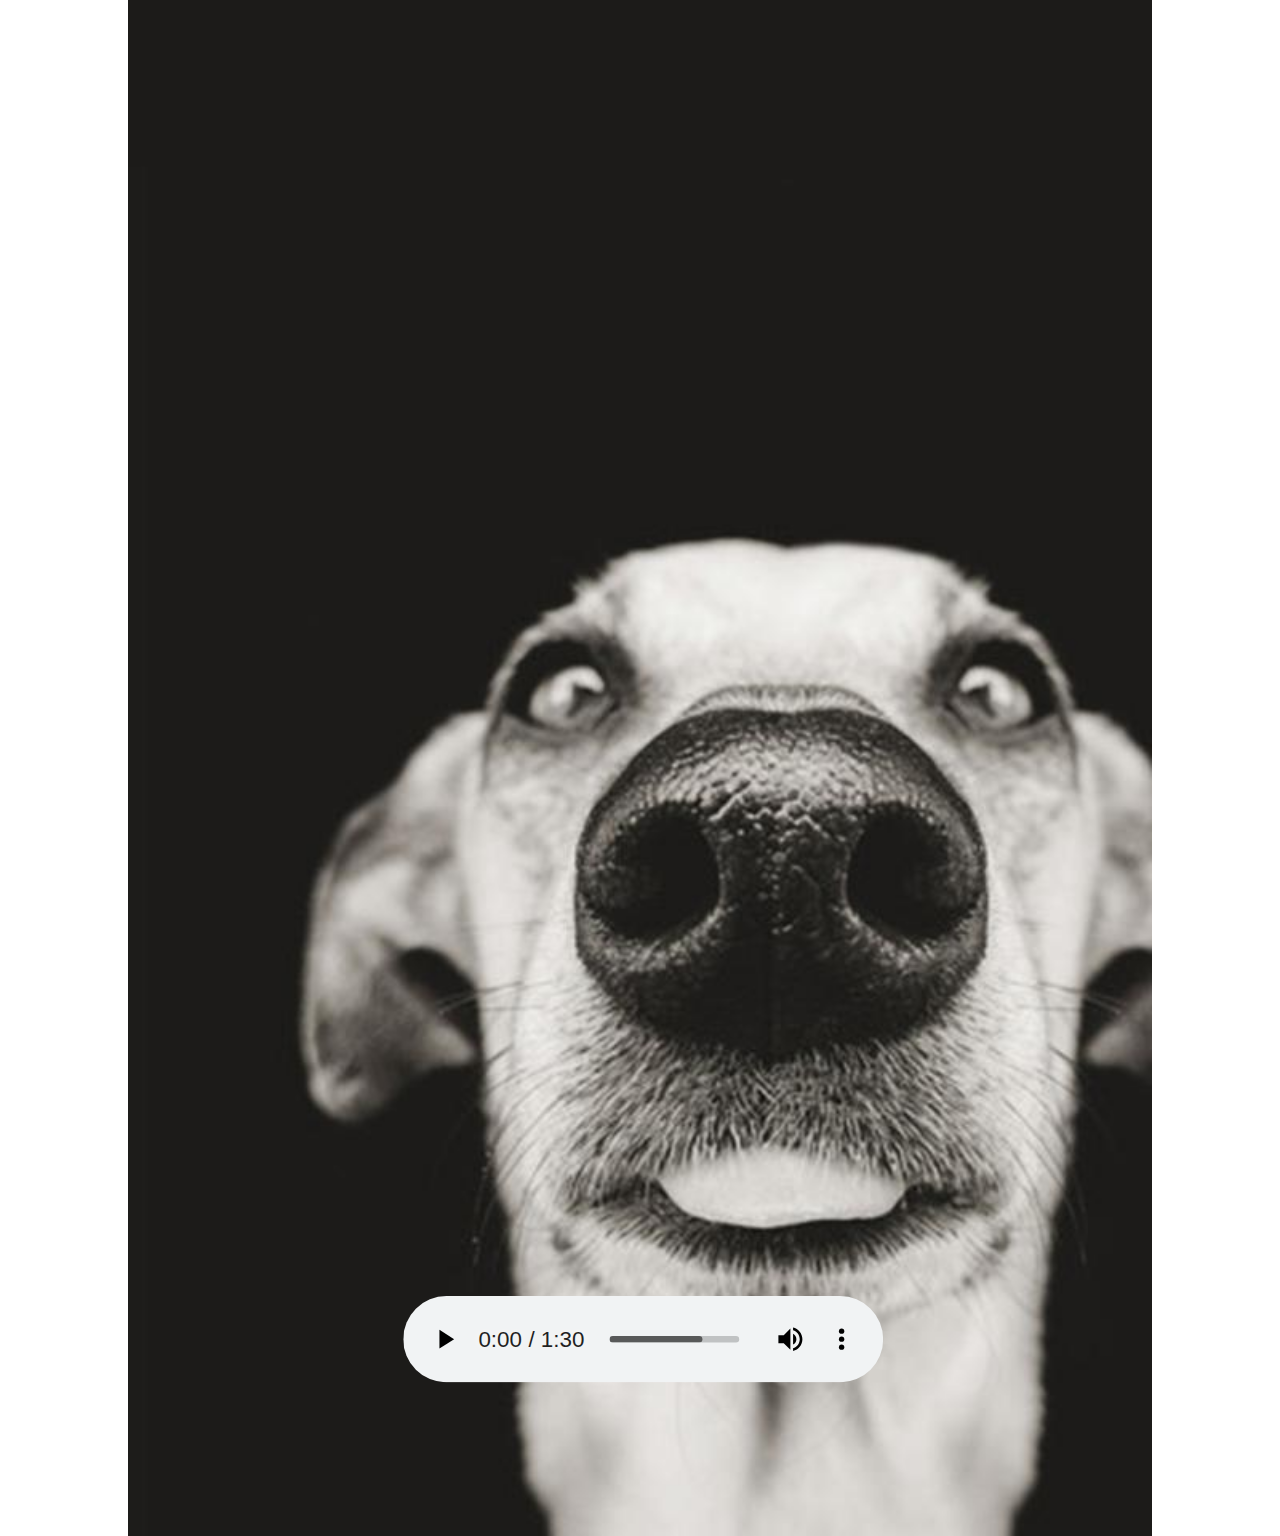
==== guessProject.html @ e5960807 "客户端作业" ====
<!DOCTYPE html>
<html>
<head lang="en">
    <meta charset="UTF-8">
    <link rel="stylesheet" href="index.css"/>
    <meta name="viewport" content="width=device-width,initial-scale=1.0,user-scalable = no">
</head>
<body>
<div id="main">
    <ul id="list">
        <li class="zIndex">
            <div class="a1">
                <p>my name is Crystal! </p>
                <p>i'm graduated from<br/>
                    Agricultural University <br/>Of Hunan</p><br/>

                <p>so honer to meet you!</p><br/>

                <p>This is my project,<br/> please enjoy!</p>
            </div>
        </li>
        <li>
            <div class="a2">
                <p></p>

                <p></p>

                <p></p>

                <p></p>

                <p></p>

                <p></p>
            </div>

        </li>
        <li>
            <div class="a3">
                もしもあの日、あなたに出会っていなければ、<br/>
                こんなに苦しくて、こんなに悲しくて、<br/>
                こんなに涙が溢れるような想いはしなかったと思う。<br/>
                だけど、あなたに出会っていなければ、<br/>
                こんなに嬉しくて、こんなにやさしくて、こんなに爱おしくて、<br/>
                こんなにあったかくて、こんなに幸せ<br/>な気持ちを知ることはできなかった。<br/>
                元気ですか。

                私は 今でも空に恋をしています。
            </div>

        </li>
        <li>
            <div class="a4">
                <p>君は幸せでしたか？
                    とても幸せでした。 </p>

                <p>たくさん回り道をしたね。
                    でもやっとお互い 一番 来たかった场所に戻ってこれたんだね。 </p>

                <p>やさしい光が降り注いでいたね。
                    暗暗を知ったからこそ 见える穏やかな光。</p>
            </div>
        </li>
        <li>
            <div class="a5"></div>
            <div class="a51">
                <p>add my weichat!<br/>
                    add my weichat!<br/>
                    add my weichat!
                    <br/><br/><br/>
                    it's so important that
                    <br/>
                    i said three times!
                </p>
            </div>
        </li>
        <li>
            <div class="a6">
                <p> The stormThe sky just </p>
                <p> opened or sunlight shine on,<br/>
                    now have a storm.  </p>
                <p>The sky is so fast-changing and <br/>
                    unpredictable. </p>

                <p>Life is such a good bad </p>
                <p> who did not know. <br/>
                    The storm we who </p>
                <p> are hiding away,</p>

                <p> since myheart <br/>
                    didn't fall why not </p>
                <p> brave battle to the storm? <br/>
                    Dark clouds is can' </p>
                <p>t hide the sun, yes, can't hide! <br/>
                    "let the storm come more </p>

                <p>fiercely!" <br/>
                    Dark clouds is can't </p>
                <p> hide the sun, yes, <br/>
                    can't hide. </p>

                <p> The storm is can </p>
                <p> overcome, yes, you may. </p>
            </div>
        </li>
        <li>

            <div class="a7">

                <p></p>

                <p></p>

                <p></p>

                <p></p>

                <p></p>

                <p></p>
                <p></p>

            </div> <a style="position: absolute;top: 10%;left: 10%;color:black;
            background: -webkit-gradient(linear,0 0, 0 100%,from(green),to(yellow) );
             height: 30px;
             text-align: center;
              line-height: 30px;">TOMORROW WILL BE BETTER THAN THAT BEFORE!</a>
        </li>
    </ul>
    <audio controls="controls" autoplay="autoplay">
        <source src="music.mp3" type="audio/mpeg" />
        Your browser does not support the audio element.
    </audio>
</div>

</body>
</html>
<script src="index.js"></script>
---- index.css ----
*{
    margin: 0;
    padding:0
}
html,body{
    width: 100%;
    height: 100%;
    overflow: hidden;
}
#main{
    width: 640px;
    height: 960px;
    position: absolute;
    left:50%;
    top:0;
    margin-left: -320px;
    transform-origin: top;
    -webkit-transform-origin: top;


}
#list{
    width: 100%;
    height: 100%;
}
#list li{
    width: 100%;
    height: 100%;
    position: absolute;
    list-style: none;
}
#list li img{
    width: 600px;
    height: 690px;
}
#list li.zIndex{
    z-index: 10;
}
#list li:nth-child(1){
    background: url(images/s1.jpeg) no-repeat;
}
#list li:nth-child(2){
    background: url(images/s2.png) no-repeat;
}
#list li:nth-child(4){
    background: url(images/s3.jpeg) no-repeat;
}
#list li:nth-child(3){
    background: url(images/s4.jpeg) no-repeat;
}
#list li:nth-child(5){
    background: url(images/s5.jpg) no-repeat;
}
#list li:nth-child(6){
    background: url(images/s9.jpg) no-repeat;
}
#list li:nth-child(7){
    background: url(images/s8.png) no-repeat;
}
.a1{
    position: absolute;
    width: 100%;
    text-align: center;
    top: 0;
    font-size:30px;
    color: #fff;
}
.a1{
    position: absolute;
    width: 100%;
    text-align: center;
    top: 0;
    font-size:30px;
    color: #fff;
}
.a1 p:nth-child(even){
    -webkit-transform: translate(-500px,0);
    transform: translate(-500px,0);
}
.a1 p:nth-child(odd){
    -webkit-transform: translate(500px,0);
    transform: translate(500px,0);
}
#a1 p{
    -webkit-transform: translate(0,0);
    transform: translate(0,0);
    -webkit-transition: 1s ;
    transition: 1s;
}
.a2 p{
    width: 90px;
    height: 90px;
    position: absolute;
    left:50%;
    top:50%;
    margin-left: -45px;
    margin-top:-45px;

}


.a2 p:nth-child(1){
    background: url(images/crystal.png) no-repeat;
    -webkit-transition: width 1s ease 0s, height 1s ease 0s, border-radius 1s ease 1s;
    transition: width 1s ease 0s, height 1s ease 0s, border-radius 1s ease 1s;

}
.a2 p:nth-child(2){
    background: url(images/crystal.png) no-repeat;
    -webkit-transition: width 1s ease 0s, height 1s ease 0s, border-radius 1s ease 1s;
    transition: width 1s ease 0s, height 1s ease 0s, border-radius 1s ease 1s;
}
.a2 p:nth-child(3){
    background: url(images/crystal.png) no-repeat;
    -webkit-transition: width 1s ease 0s, height 1s ease 0s, border-radius 1s ease 1s;
    transition: width 1s ease 0s, height 1s ease 0s, border-radius 1s ease 1s;
}
.a2 p:nth-child(4){
    background: url(images/crystal.png) no-repeat;
    -webkit-transition: width 1s ease 0s, height 1s ease 0s, border-radius 1s ease 1s;
    transition: width 1s ease 0s, height 1s ease 0s, border-radius 1s ease 1s;
}
.a2 p:nth-child(5){
    background: url(images/crystal.png) no-repeat;
    -webkit-transition: width 1s ease 0s, height 1s ease 0s, border-radius 1s ease 1s;
    transition: width 1s ease 0s, height 1s ease 0s, border-radius 1s ease 1s;
}
.a2 p:nth-child(6){
    background: url(images/crystal.png) no-repeat;
    -webkit-transition: width 1s ease 0s, height 1s ease 0s, border-radius 1s ease 1s;
    transition: width 1s ease 0s, height 1s ease 0s, border-radius 1s ease 1s;
}
#a2 p:hover {
    -webkit-transform: rotate(720deg);
    transform: rotate(720deg);
    transition:1s;
    -webkit-transition:1s;
    width: 200px;
    border-radius: 50%;
    height: 200px;
}
#a2 p:nth-child(1){
    left:50%;
    top:30%;
}
#a2 p:nth-child(2){
    left:20%;
    top:40%
}
#a2 p:nth-child(3){
    left:80%;
    top:40%
}
#a2 p:nth-child(4){
    left:20%;
    top:60%;
}
#a2 p:nth-child(5){
    left:80%;
    top:60%;
}
#a2 p:nth-child(6){
    left:50%;
    top:70%
}
.a3{
    width: 460px;
    height: 289px;
    position: absolute;
    top:18%;
    left:50%;
    margin-left: -230px;
    background: url(images/x1.gif) no-repeat;
}
#a3{
    -webkit-transform: rotateY(720deg);
    transform: rotateY(720deg);
    -webkit-transition: 0.5s ;
    transition: 0.5s;
}

.a4 p{
    width: 0;
    height: 0;
    border-radius: 3px;
    color: black;
    position: absolute;
    word-wrap: break-word;
    overflow: hidden;
    font-size: 20px;
}
.a4 p:nth-child(1){
    left:38%;
    top:15%;
}
.a4 p:nth-child(2){
    left:38%;
    top:30%;
}
.a4 p:nth-child(3){
    left:38%;
    top:60%;
}
#a4 p{
    width: 200px;
    height: 109px;
    -webkit-transition:1s;
}

.a5{
    width: 290px;
    height: 290px;
    position: absolute;
    bottom:10%;
    left:44%;
    margin-left: -230px;
    background: url(images/weixin.png) no-repeat;
}
#a5{
    -webkit-transform: rotateY(720deg);
    transform: rotateY(720deg);
    -webkit-transition: 0.5s ;
    transition: 0.5s;
}
.a51{
    width: 185px;
    height: 800px;
    position: absolute;
    bottom: 10%;
    left: 94%;
    margin-left: -230px;
    background: url(images/bg3.jpg) no-repeat;
}
#a51{
    -webkit-transform: rotateY(360deg);
    transform: rotateY(360deg);
    -webkit-transition: 0.3s ;
    transition: 0.3s;
}

.a6{
    position: absolute;
    width: 100%;
    text-align: center;
    bottom:10%;
    font-size:30px;
    color: #fff;
}
.a6 p:nth-child(even){
    -webkit-transform: translate(-500px,0);
    transform: translate(-500px,0);
}
.a6 p:nth-child(odd){
    -webkit-transform: translate(500px,0);
    transform: translate(500px,0);
}
#a6 p{
    -webkit-transform: translate(0,0);
    transform: translate(0,0);
    -webkit-transition: 1s ;
    transition: 1s;
}
.a7 p{
    width:120px;
    height:120px;
    position: absolute;
    left:50%;
    top:50%;
    margin-left: -45px;
    margin-top:-45px;
}
.a7 p:nth-child(1){
    background: url(images/x4gif.gif) no-repeat;
}
.a7 p:nth-child(2){
    background: url(images/x4gif.gif) no-repeat;
}
.a7 p:nth-child(3){
    background: url(images/x4gif.gif) no-repeat;
}
.a7 p:nth-child(4){
    background: url(images/x4gif.gif) no-repeat;
}
.a7 p:nth-child(5){
    background: url(images/x4gif.gif) no-repeat;
}
.a7 p:nth-child(6){
    background: url(images/x4gif.gif) no-repeat;
}
.a7 p:nth-child(7){
    background: url(images/x4gif.gif) no-repeat;
}
#a7 p {
    -webkit-transform: rotate(280deg);
    transform: rotate(280deg);
    border-radius: 100%;
}
#a7 p:hover{
    z-index: 10; /*让其显示在最顶端的位置*/
    box-shadow: 0 0 20px 0 #ff3333;

    -webkit-transform: rotate(0deg) scale(1.5);
    transform: rotate(900deg) scale(1.3);
}
#a7 p:nth-child(1){
    left:48%;
    top:34%;
    transition:1s;
    -webkit-transition:1s;
}
#a7 p:nth-child(2){
    left:25%;
    top:40%
transition:1s;
    -webkit-transition:1s;
}
#a7 p:nth-child(3){
    left:80%;
    top:40%
transition:1s;
    -webkit-transition:1s;
}
#a7 p:nth-child(4){
    left:33%;
    top:67%;
    transition:1s;
    -webkit-transition:1s;
}
#a7 p:nth-child(5){
    left:73%;
    top:37%;
    transition:1s;
    -webkit-transition:1s;
}
#a7 p:nth-child(6){
    left:50%;
    top:70%
transition:1s;
    -webkit-transition:1s;
}
#a7 p:nth-child(7){
    left:61%;
    top:66%
}

audio{
    position: absolute;
    z-index: 100;
    bottom: 10%;
    right: 168px;
}
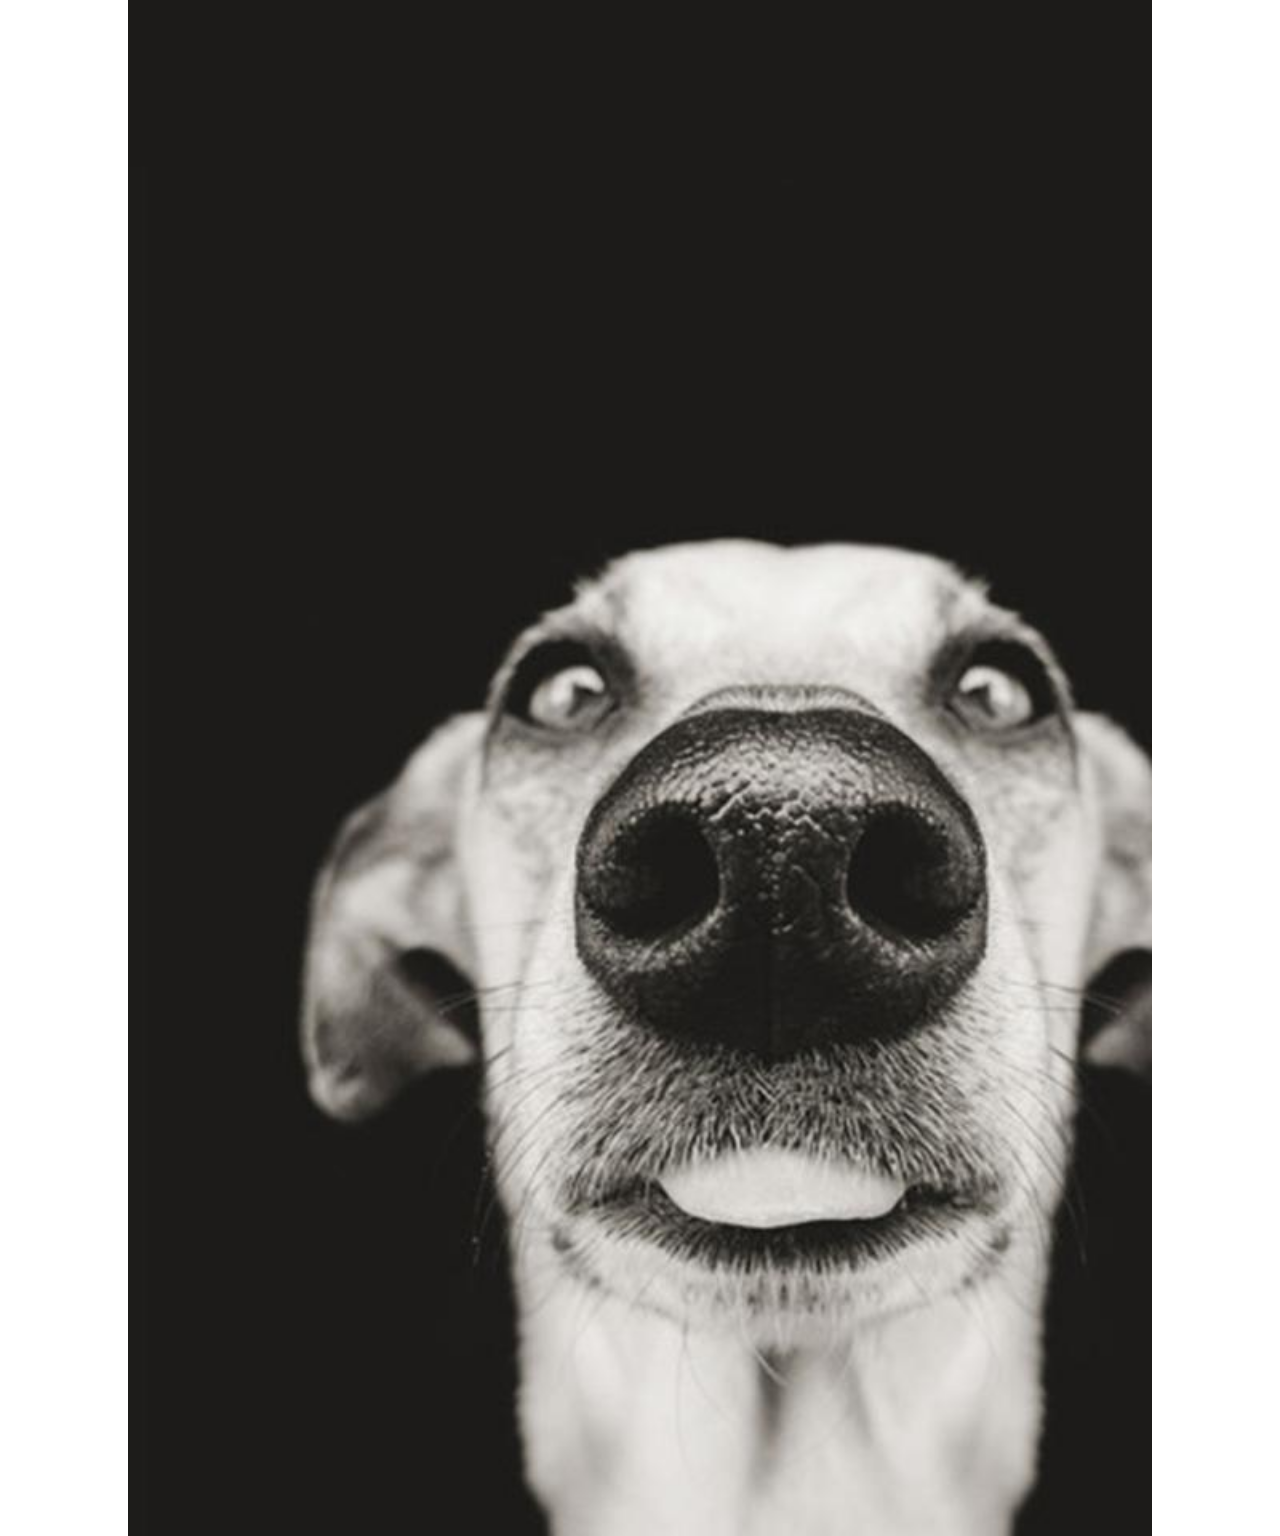
==== commit cd54e400: "更新" ====
--- a/guessProject.html
+++ b/guessProject.html
@@ -54,9 +54,9 @@
                 <p>君は幸せでしたか？
                     とても幸せでした。 </p>
 
-                <p>たくさん回り道をしたね。
+               <!-- <p>たくさん回り道をしたね。
                     でもやっとお互い 一番 来たかった场所に戻ってこれたんだね。 </p>
-
+-->
                 <p>やさしい光が降り注いでいたね。
                     暗暗を知ったからこそ 见える穏やかな光。</p>
             </div>
@@ -127,13 +127,39 @@
               line-height: 30px;">TOMORROW WILL BE BETTER THAN THAT BEFORE!</a>
         </li>
     </ul>
-    <audio controls="controls" autoplay="autoplay">
-        <source src="music.mp3" type="audio/mpeg" />
-        Your browser does not support the audio element.
-    </audio>
+    <div class="music" id="musicBtn"></div>
+    <audio id="audio1" src="music.mp3" preload="none" loop/>
 </div>
 
 </body>
 </html>
 <script src="index.js"></script>
+<script type="text/javascript">
+    var musicBtn = document.getElementById("musicBtn");
+    var musicAudio = document.getElementById("audio1");
 
+    //->当页面加载完成后,我们开始播放我们的音频文件
+    window.addEventListener("load", function () {
+        musicAudio.play();
+        //musicAudio.muted = true;//静音
+        //musicAudio.volume = 0.2;
+
+        //->canplay:监听当前的音频文件是否可以播放了
+        musicAudio.addEventListener("canplay", function () {
+            musicBtn.style.display = "block";
+            musicBtn.className = "music move";
+        }, false);
+
+        //->给按钮绑定点击事件,单击的时候判断当前是否处于播放状态,播放状态让其暂停,暂停状态让其播放
+        musicBtn.addEventListener("touchend", function () {
+            if (musicAudio.paused) {//->是否为暂停状态,此时是暂停状态
+                musicAudio.play();
+                musicBtn.className = "music move";
+            } else {
+                musicAudio.pause();
+                musicBtn.className = "music";
+            }
+        }, false);
+    }, false);
+</script>
+
